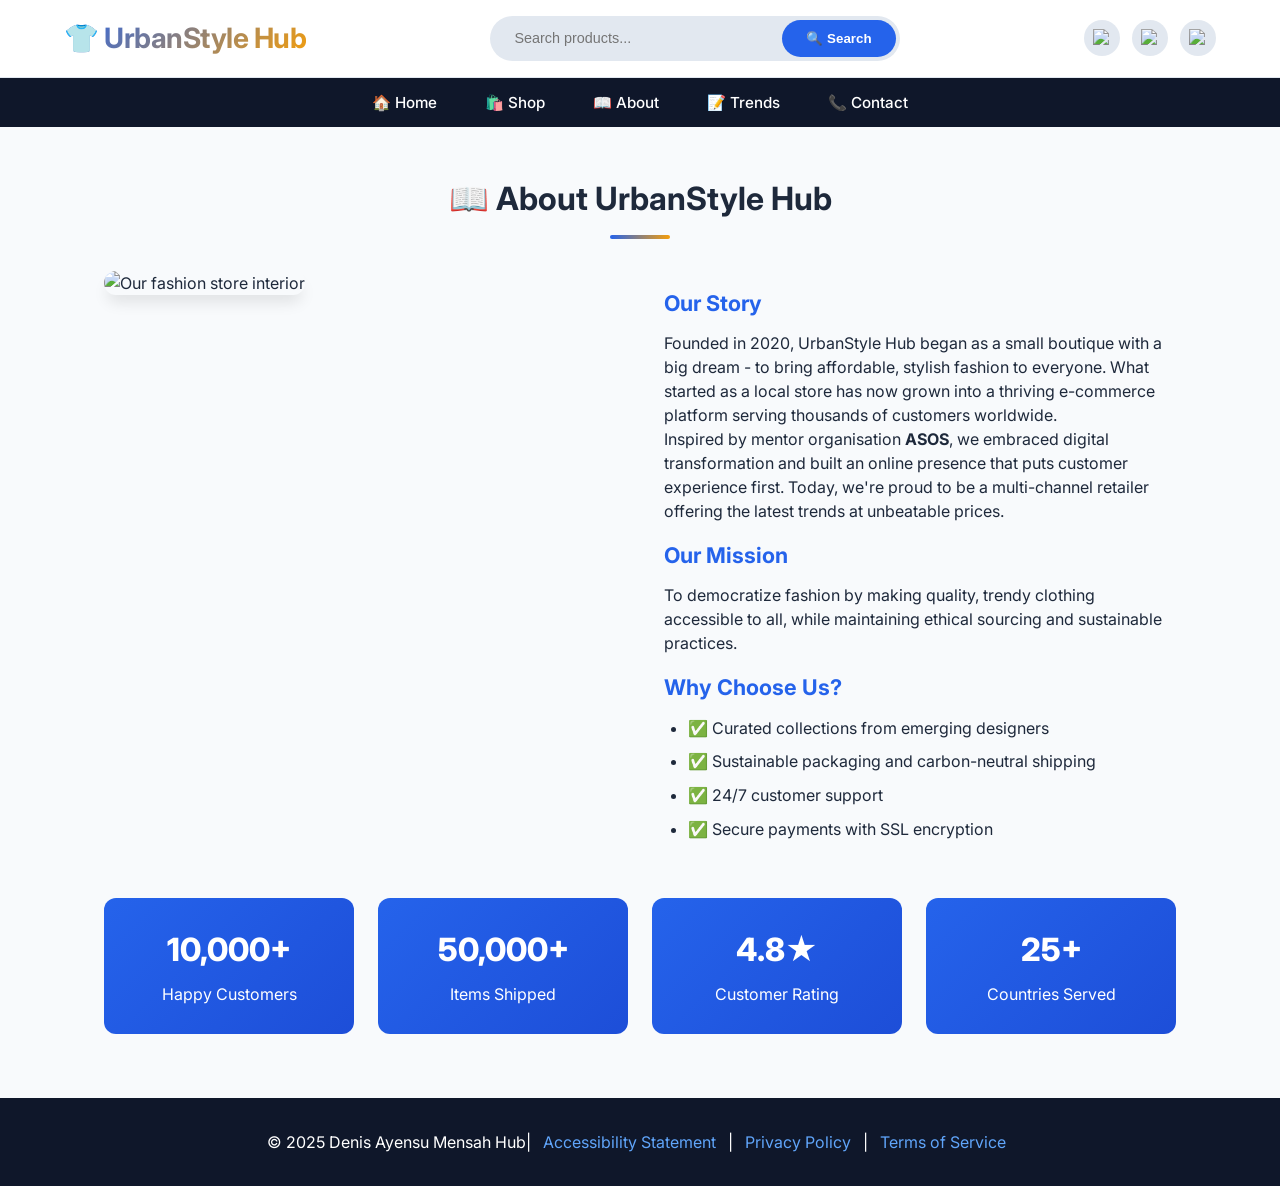
==== about.html @ 50a87a60 "adding new codes" ====
<!DOCTYPE html>
<html lang="en">
<head>
    <meta charset="UTF-8">
    <meta name="viewport" content="width=device-width, initial-scale=1.0, user-scalable=yes">
    <title>UrbanStyle Hub - About Us</title>
    <link rel="stylesheet" href="style.css">
</head>
<body>
    <header>
        <div class="top-bar">
            <div class="logo">
                <h1>UrbanStyle Hub</h1>
            </div>
            <div class="search-bar">
                <input type="text" id="searchInput" placeholder="Search products..." aria-label="Search website">
                <button onclick="pageSearch()" aria-label="Search button">🔍 Search</button>
            </div>
            <div class="social-icons">
                <a href="https://facebook.com" target="_blank"><img src="https://img.icons8.com/fluent/24/facebook-new.png" alt="Facebook"></a>
                <a href="https://twitter.com" target="_blank"><img src="https://img.icons8.com/fluent/24/twitter.png" alt="Twitter"></a>
                <a href="https://instagram.com" target="_blank"><img src="https://img.icons8.com/fluent/24/instagram-new.png" alt="Instagram"></a>
            </div>
        </div>
        <nav>
            <ul class="nav-menu">
                <li><a href="index.html">🏠 Home</a></li>
                <li><a href="products.html">🛍️ Shop</a></li>
                <li><a href="about.html">📖 About</a></li>
                <li><a href="blog.html">📝 Trends</a></li>
                <li><a href="contact.html">📞 Contact</a></li>
            </ul>
        </nav>
    </header>

    <main class="about-page">
        <h2 class="section-title">📖 About UrbanStyle Hub</h2>
        
        <div class="about-content">
            <div class="about-image">
                <img src="https://images.unsplash.com/photo-1441986300917-64674bd600d8?w=600&h=400&fit=crop" alt="Our fashion store interior">
            </div>
            <div class="about-text">
                <h3>Our Story</h3>
                <p>Founded in 2020, UrbanStyle Hub began as a small boutique with a big dream - to bring affordable, stylish fashion to everyone. What started as a local store has now grown into a thriving e-commerce platform serving thousands of customers worldwide.</p>
                <p>Inspired by mentor organisation <strong>ASOS</strong>, we embraced digital transformation and built an online presence that puts customer experience first. Today, we're proud to be a multi-channel retailer offering the latest trends at unbeatable prices.</p>
                
                <h3>Our Mission</h3>
                <p>To democratize fashion by making quality, trendy clothing accessible to all, while maintaining ethical sourcing and sustainable practices.</p>
                
                <h3>Why Choose Us?</h3>
                <ul>
                    <li>✅ Curated collections from emerging designers</li>
                    <li>✅ Sustainable packaging and carbon-neutral shipping</li>
                    <li>✅ 24/7 customer support</li>
                    <li>✅ Secure payments with SSL encryption</li>
                </ul>
            </div>
        </div>
        
        <div class="stats">
            <div class="stat-box">
                <h3>10,000+</h3>
                <p>Happy Customers</p>
            </div>
            <div class="stat-box">
                <h3>50,000+</h3>
                <p>Items Shipped</p>
            </div>
            <div class="stat-box">
                <h3>4.8★</h3>
                <p>Customer Rating</p>
            </div>
            <div class="stat-box">
                <h3>25+</h3>
                <p>Countries Served</p>
            </div>
        </div>
    </main>

    <footer>
        <p>© 2025 Denis Ayensu Mensah  Hub| <a href="#">Accessibility Statement</a> | <a href="#">Privacy Policy</a> | <a href="#">Terms of Service</a></p>
    </footer>

    <script>
        function pageSearch() {
            let input = document.getElementById('searchInput').value.toLowerCase();
            if (input.length < 2) {
                alert("Please enter at least 2 characters to search.");
                return;
            }
            let bodyText = document.body.innerText.toLowerCase();
            if (bodyText.indexOf(input) > -1) {
                alert("✅ '" + input + "' found on this page!");
            } else {
                alert("❌ '" + input + "' not found on this page.");
            }
        }
    </script>
</body>
</html>
---- style.css ----
/* ============================================
   URBANSTYLE HUB - MODERN E-COMMERCE CSS
   Clean, Professional, Responsive Design
   ============================================ */

/* Import Google Fonts for better typography */
@import url('https://fonts.googleapis.com/css2?family=Inter:ital,wght@0,300;0,400;0,500;0,600;0,700;1,400&display=swap');

/* CSS Variables for consistent theming */
:root {
    --primary: #2563eb;
    --primary-dark: #1d4ed8;
    --primary-light: #60a5fa;
    --secondary: #0f172a;
    --accent: #f59e0b;
    --dark: #1e293b;
    --light: #f8fafc;
    --gray: #64748b;
    --gray-light: #e2e8f0;
    --white: #ffffff;
    --shadow-sm: 0 1px 2px 0 rgb(0 0 0 / 0.05);
    --shadow: 0 4px 6px -1px rgb(0 0 0 / 0.1);
    --shadow-lg: 0 10px 15px -3px rgb(0 0 0 / 0.1);
    --shadow-xl: 0 20px 25px -5px rgb(0 0 0 / 0.1);
    --radius: 0.75rem;
    --radius-lg: 1rem;
}

* {
    margin: 0;
    padding: 0;
    box-sizing: border-box;
}

body {
    font-family: 'Inter', -apple-system, BlinkMacSystemFont, 'Segoe UI', sans-serif;
    background: var(--light);
    color: var(--dark);
    line-height: 1.5;
}

/* ============================================
   HEADER & NAVIGATION
   ============================================ */

/* Top Bar */
.top-bar {
    display: flex;
    justify-content: space-between;
    align-items: center;
    padding: 1rem 5%;
    background: var(--white);
    border-bottom: 1px solid var(--gray-light);
    flex-wrap: wrap;
    gap: 1rem;
}

.logo h1 {
    font-size: 1.75rem;
    font-weight: 700;
    background: linear-gradient(135deg, var(--primary), var(--accent));
    -webkit-background-clip: text;
    background-clip: text;
    color: transparent;
    letter-spacing: -0.5px;
}

.logo h1::before {
    content: "👕 ";
    background: none;
    -webkit-background-clip: unset;
    background-clip: unset;
    color: var(--primary);
}

/* Search Bar */
.search-bar {
    display: flex;
    gap: 0.5rem;
    background: var(--gray-light);
    padding: 0.25rem;
    border-radius: 2rem;
}

.search-bar input {
    padding: 0.65rem 1.25rem;
    border: none;
    background: transparent;
    border-radius: 2rem;
    width: 280px;
    font-size: 0.9rem;
    outline: none;
}

.search-bar input:focus {
    background: var(--white);
}

.search-bar button {
    background: var(--primary);
    border: none;
    padding: 0.65rem 1.5rem;
    border-radius: 2rem;
    cursor: pointer;
    color: var(--white);
    font-weight: 600;
    transition: all 0.3s ease;
}

.search-bar button:hover {
    background: var(--primary-dark);
    transform: scale(1.02);
}

/* Social Icons */
.social-icons {
    display: flex;
    gap: 0.75rem;
}

.social-icons a {
    display: flex;
    align-items: center;
    justify-content: center;
    width: 36px;
    height: 36px;
    background: var(--gray-light);
    border-radius: 50%;
    transition: all 0.3s ease;
}

.social-icons a:hover {
    background: var(--primary);
    transform: translateY(-3px);
}

.social-icons img {
    width: 18px;
    height: 18px;
}

/* Navigation Menu */
nav {
    background: var(--secondary);
    position: sticky;
    top: 0;
    z-index: 100;
}

.nav-menu {
    display: flex;
    list-style: none;
    justify-content: center;
    gap: 0.5rem;
    padding: 0.75rem 5%;
}

.nav-menu a {
    color: var(--white);
    text-decoration: none;
    font-weight: 500;
    padding: 0.6rem 1.25rem;
    border-radius: 2rem;
    transition: all 0.3s ease;
    font-size: 0.95rem;
}

.nav-menu a:hover {
    background: rgba(255, 255, 255, 0.1);
    color: var(--primary-light);
}

/* ============================================
   HERO SECTION WITH VIDEO
   ============================================ */

.hero-video {
    position: relative;
    height: 550px;
    overflow: hidden;
}

.hero-video video {
    width: 100%;
    height: 100%;
    object-fit: cover;
}

.hero-video::after {
    content: '';
    position: absolute;
    top: 0;
    left: 0;
    right: 0;
    bottom: 0;
    background: linear-gradient(135deg, rgba(0,0,0,0.5), rgba(0,0,0,0.2));
}

.hero-text {
    position: absolute;
    bottom: 20%;
    left: 8%;
    z-index: 2;
}

.hero-text h2 {
    font-size: 3rem;
    font-weight: 800;
    color: var(--white);
    margin-bottom: 0.5rem;
    text-shadow: 2px 2px 4px rgba(0,0,0,0.3);
}

.hero-text p {
    font-size: 1.2rem;
    color: var(--white);
    text-shadow: 1px 1px 2px rgba(0,0,0,0.3);
}

/* ============================================
   SECTION TITLES
   ============================================ */

.section-title {
    text-align: center;
    font-size: 2rem;
    font-weight: 700;
    margin: 3rem 0 2rem;
    position: relative;
}

.section-title::after {
    content: '';
    display: block;
    width: 60px;
    height: 4px;
    background: linear-gradient(90deg, var(--primary), var(--accent));
    margin: 0.75rem auto 0;
    border-radius: 2px;
}

/* ============================================
   PRODUCT CARDS (Beautiful & Modern)
   ============================================ */

.product-grid {
    display: flex;
    justify-content: center;
    gap: 1.75rem;
    flex-wrap: wrap;
    padding: 0 5%;
}

.product-card {
    background: var(--white);
    border-radius: var(--radius-lg);
    overflow: hidden;
    box-shadow: var(--shadow);
    transition: all 0.4s cubic-bezier(0.2, 0.9, 0.4, 1.1);
    text-align: center;
    width: 270px;
    position: relative;
    cursor: pointer;
}

.product-card:hover {
    transform: translateY(-12px);
    box-shadow: var(--shadow-xl);
}

.product-card img {
    width: 100%;
    height: 260px;
    object-fit: cover;
    transition: transform 0.5s ease;
}

.product-card:hover img {
    transform: scale(1.05);
}

.product-card h3 {
    margin: 1rem 0 0.5rem;
    font-size: 1.1rem;
    font-weight: 600;
    color: var(--dark);
}

.price {
    font-size: 1.25rem;
    font-weight: 700;
    color: var(--primary);
}

.old-price {
    text-decoration: line-through;
    font-size: 0.85rem;
    color: var(--gray);
    margin-left: 0.5rem;
    font-weight: normal;
}

.rating {
    font-size: 0.8rem;
    color: var(--accent);
    margin: 0.5rem 0;
}

.badge {
    position: absolute;
    top: 12px;
    right: 12px;
    background: linear-gradient(135deg, var(--accent), #f97316);
    color: var(--white);
    padding: 0.3rem 0.75rem;
    border-radius: 2rem;
    font-size: 0.7rem;
    font-weight: 700;
    z-index: 2;
}

.add-to-cart {
    background: var(--secondary);
    color: var(--white);
    border: none;
    padding: 0.75rem 1rem;
    margin: 0.75rem 1rem 1rem;
    border-radius: 2rem;
    cursor: pointer;
    font-weight: 600;
    transition: all 0.3s ease;
    width: calc(100% - 2rem);
}

.add-to-cart:hover {
    background: var(--primary);
    transform: scale(0.98);
}

/* ============================================
   SOCIAL MEDIA NEWSFEED
   ============================================ */

.newsfeed {
    background: var(--white);
    margin: 3rem 5%;
    padding: 1.5rem;
    border-radius: var(--radius-lg);
    box-shadow: var(--shadow);
    border: 1px solid var(--gray-light);
}

.newsfeed h3 {
    font-size: 1.25rem;
    margin-bottom: 1rem;
    display: flex;
    align-items: center;
    gap: 0.5rem;
}

.newsfeed h3::before {
    content: "📱";
}

.fake-feed {
    display: flex;
    flex-direction: column;
    gap: 1rem;
}

.feed-post {
    padding: 1rem;
    background: var(--light);
    border-radius: var(--radius);
    border-left: 4px solid var(--primary);
    transition: all 0.3s ease;
}

.feed-post:hover {
    background: #f1f5f9;
    transform: translateX(5px);
}

.feed-post strong {
    color: var(--primary);
}

.feed-post small {
    color: var(--gray);
    font-size: 0.7rem;
    display: block;
    margin-top: 0.5rem;
}

/* ============================================
   FEATURES SECTION
   ============================================ */

.features {
    display: flex;
    justify-content: center;
    gap: 1.5rem;
    flex-wrap: wrap;
    margin: 3rem 5%;
}

.feature-box {
    background: var(--white);
    padding: 1.75rem;
    border-radius: var(--radius);
    text-align: center;
    flex: 1;
    min-width: 180px;
    box-shadow: var(--shadow);
    transition: all 0.3s ease;
    border: 1px solid var(--gray-light);
}

.feature-box:hover {
    transform: translateY(-5px);
    box-shadow: var(--shadow-lg);
    border-color: var(--primary-light);
}

.feature-box h3 {
    color: var(--primary);
    margin-bottom: 0.5rem;
    font-size: 1.1rem;
}

/* ============================================
   ABOUT PAGE STYLES
   ============================================ */

.about-page {
    max-width: 1200px;
    margin: 0 auto;
    padding: 0 5%;
}

.about-content {
    display: flex;
    gap: 3rem;
    margin: 2rem 0;
    flex-wrap: wrap;
}

.about-image {
    flex: 1;
    min-width: 280px;
}

.about-image img {
    width: 100%;
    border-radius: var(--radius-lg);
    box-shadow: var(--shadow-lg);
}

.about-text {
    flex: 1;
}

.about-text h3 {
    color: var(--primary);
    margin: 1rem 0 0.75rem;
    font-size: 1.35rem;
}

.about-text ul {
    margin-left: 1.5rem;
    margin-top: 0.75rem;
}

.about-text li {
    margin: 0.6rem 0;
}

/* Stats */
.stats {
    display: flex;
    justify-content: space-between;
    gap: 1.5rem;
    flex-wrap: wrap;
    margin: 3rem 0;
}

.stat-box {
    background: linear-gradient(135deg, var(--primary), var(--primary-dark));
    color: var(--white);
    padding: 1.75rem;
    border-radius: var(--radius);
    text-align: center;
    flex: 1;
    min-width: 140px;
    transition: transform 0.3s ease;
}

.stat-box:hover {
    transform: translateY(-5px);
}

.stat-box h3 {
    font-size: 2rem;
    margin-bottom: 0.5rem;
    font-weight: 800;
}

/* ============================================
   BLOG PAGE STYLES
   ============================================ */

.blog-page {
    max-width: 1200px;
    margin: 0 auto;
    padding: 0 5%;
}

.blog-grid {
    display: grid;
    grid-template-columns: repeat(auto-fit, minmax(340px, 1fr));
    gap: 2rem;
    margin: 2rem 0;
}

.blog-card {
    background: var(--white);
    border-radius: var(--radius-lg);
    overflow: hidden;
    box-shadow: var(--shadow);
    transition: all 0.4s ease;
}

.blog-card:hover {
    transform: translateY(-8px);
    box-shadow: var(--shadow-xl);
}

.blog-card img {
    width: 100%;
    height: 220px;
    object-fit: cover;
}

.blog-content {
    padding: 1.5rem;
}

.blog-content h3 {
    font-size: 1.2rem;
    margin-bottom: 0.5rem;
    color: var(--dark);
}

.blog-date {
    color: var(--gray);
    font-size: 0.8rem;
    margin-bottom: 0.75rem;
}

.read-more {
    display: inline-block;
    margin-top: 1rem;
    color: var(--primary);
    text-decoration: none;
    font-weight: 600;
}

.read-more:hover {
    text-decoration: underline;
}

/* Newsletter */
.newsletter {
    background: linear-gradient(135deg, var(--secondary), #1e293b);
    color: var(--white);
    padding: 2.5rem;
    border-radius: var(--radius-lg);
    text-align: center;
    margin: 3rem 0;
}

.newsletter h3 {
    font-size: 1.5rem;
    margin-bottom: 0.5rem;
}

.newsletter-form {
    display: flex;
    justify-content: center;
    gap: 1rem;
    margin-top: 1.5rem;
    flex-wrap: wrap;
}

.newsletter-form input {
    padding: 0.85rem 1.25rem;
    border: none;
    border-radius: 2rem;
    width: 280px;
    font-size: 1rem;
}

.newsletter-form button {
    background: var(--primary);
    border: none;
    padding: 0.85rem 1.75rem;
    border-radius: 2rem;
    color: var(--white);
    font-weight: 600;
    cursor: pointer;
    transition: all 0.3s ease;
}

.newsletter-form button:hover {
    background: var(--primary-dark);
    transform: scale(1.02);
}

/* ============================================
   CONTACT PAGE STYLES
   ============================================ */

.contact-page {
    max-width: 1200px;
    margin: 0 auto;
    padding: 0 5%;
}

.contact-container {
    display: flex;
    gap: 3rem;
    margin: 2rem 0;
    flex-wrap: wrap;
}

.contact-info,
.contact-form {
    flex: 1;
    background: var(--white);
    padding: 2rem;
    border-radius: var(--radius-lg);
    box-shadow: var(--shadow);
    border: 1px solid var(--gray-light);
}

.contact-info h3,
.contact-form h3 {
    color: var(--primary);
    margin-bottom: 1.25rem;
    font-size: 1.3rem;
}

.info-item {
    display: flex;
    align-items: center;
    gap: 1rem;
    margin: 1.25rem 0;
    padding: 0.5rem;
}

.info-item span {
    font-size: 1.5rem;
}

.social-links {
    margin-top: 1.5rem;
    display: flex;
    flex-wrap: wrap;
    gap: 0.75rem;
}

.social-link {
    padding: 0.5rem 1.25rem;
    background: var(--gray-light);
    border-radius: 2rem;
    text-decoration: none;
    color: var(--dark);
    font-weight: 500;
    transition: all 0.3s ease;
}

.social-link:hover {
    background: var(--primary);
    color: var(--white);
}

.contact-form input,
.contact-form textarea {
    width: 100%;
    padding: 0.85rem;
    margin: 0.6rem 0;
    border: 1px solid var(--gray-light);
    border-radius: var(--radius);
    font-family: inherit;
    transition: all 0.3s ease;
}

.contact-form input:focus,
.contact-form textarea:focus {
    outline: none;
    border-color: var(--primary);
    box-shadow: 0 0 0 3px rgba(37, 99, 235, 0.1);
}

.submit-btn {
    background: var(--primary);
    color: var(--white);
    border: none;
    padding: 0.85rem;
    border-radius: 2rem;
    cursor: pointer;
    font-weight: 600;
    width: 100%;
    margin-top: 1rem;
    transition: all 0.3s ease;
}

.submit-btn:hover {
    background: var(--primary-dark);
    transform: translateY(-2px);
}

/* Map */
.map {
    margin: 2rem 0;
    background: var(--white);
    padding: 2rem;
    border-radius: var(--radius-lg);
    box-shadow: var(--shadow);
}

.map h3 {
    color: var(--primary);
    margin-bottom: 1rem;
}

.fake-map {
    background: var(--gray-light);
    height: 220px;
    display: flex;
    align-items: center;
    justify-content: center;
    border-radius: var(--radius);
    color: var(--gray);
    font-size: 1.1rem;
}

/* ============================================
   CATEGORY FILTERS
   ============================================ */

.category-filter {
    display: flex;
    justify-content: center;
    gap: 0.75rem;
    flex-wrap: wrap;
    margin: 1.5rem 5% 2rem;
}

.filter-btn {
    background: var(--white);
    border: 2px solid var(--gray-light);
    padding: 0.6rem 1.3rem;
    border-radius: 2rem;
    cursor: pointer;
    font-weight: 600;
    transition: all 0.3s ease;
    color: var(--dark);
}

.filter-btn.active,
.filter-btn:hover {
    background: var(--primary);
    border-color: var(--primary);
    color: var(--white);
}

/* ============================================
   FOOTER
   ============================================ */

footer {
    text-align: center;
    background: var(--secondary);
    color: var(--white);
    padding: 2rem;
    margin-top: 4rem;
}

footer a {
    color: var(--primary-light);
    text-decoration: none;
    margin: 0 0.5rem;
    transition: color 0.3s ease;
}

footer a:hover {
    color: var(--white);
    text-decoration: underline;
}

/* ============================================
   ACCESSIBILITY FEATURES
   ============================================ */

/* Feature 1: Visible focus for keyboard navigation */
a:focus,
button:focus,
.product-card:focus,
input:focus,
textarea:focus,
.filter-btn:focus {
    outline: 3px solid var(--primary);
    outline-offset: 3px;
}

/* Feature 2: High contrast mode support */
@media (prefers-contrast: high) {
    body {
        background: white;
        color: black;
    }
    .product-card,
    .feature-box,
    .newsfeed {
        border: 2px solid black;
    }
}

/* Skip to content link */
.skip-link {
    position: absolute;
    top: -40px;
    left: 0;
    background: var(--primary);
    color: white;
    padding: 8px 16px;
    text-decoration: none;
    z-index: 999;
}

.skip-link:focus {
    top: 0;
}

/* ============================================
   RESPONSIVE DESIGN - MEDIA QUERIES
   ============================================ */

/* Tablet and Mobile - Vertical Navigation */
@media (max-width: 768px) {
    .top-bar {
        flex-direction: column;
        text-align: center;
    }
    
    .search-bar {
        width: 100%;
        justify-content: center;
    }
    
    .search-bar input {
        width: 60%;
    }
    
    /* VERTICAL NAVIGATION on mobile */
    .nav-menu {
        flex-direction: column;
        align-items: stretch;
        gap: 0.25rem;
        padding: 0.5rem;
    }
    
    .nav-menu li {
        width: 100%;
        text-align: center;
    }
    
    .nav-menu a {
        display: block;
        padding: 0.75rem;
        border-radius: 0.5rem;
    }
    
    .hero-video {
        height: 350px;
    }
    
    .hero-text {
        bottom: 10%;
        left: 5%;
        right: 5%;
    }
    
    .hero-text h2 {
        font-size: 1.5rem;
    }
    
    .hero-text p {
        font-size: 0.9rem;
    }
    
    .section-title {
        font-size: 1.5rem;
    }
    
    .product-grid {
        flex-direction: column;
        align-items: center;
    }
    
    .product-card {
        width: 90%;
        max-width: 320px;
    }
    
    .features {
        flex-direction: column;
        align-items: center;
    }
    
    .feature-box {
        width: 90%;
    }
    
    .about-content {
        flex-direction: column;
    }
    
    .stats {
        flex-direction: column;
        align-items: center;
    }
    
    .stat-box {
        width: 90%;
    }
    
    .blog-grid {
        grid-template-columns: 1fr;
    }
    
    .contact-container {
        flex-direction: column;
    }
}

/* Tablets Landscape */
@media (min-width: 769px) and (max-width: 1024px) {
    .product-grid {
        gap: 1.25rem;
    }
    
    .product-card {
        width: 230px;
    }
    
    .hero-text h2 {
        font-size: 2rem;
    }
}

/* Desktop Large - Ensures no horizontal scroll at 1024x768 */
@media (min-width: 1024px) and (max-height: 800px) {
    body {
        overflow-x: hidden;
    }
    
    .hero-video {
        height: 450px;
    }
}

/* Print Styles */
@media print {
    .hero-video,
    .search-bar,
    .social-icons,
    .add-to-cart,
    .newsletter,
    .map,
    .category-filter {
        display: none;
    }
    
    body {
        background: white;
        color: black;
    }
    
    a {
        text-decoration: none;
        color: black;
    }
    
    .product-card,
    .feature-box {
        box-shadow: none;
        border: 1px solid #ccc;
    }
}
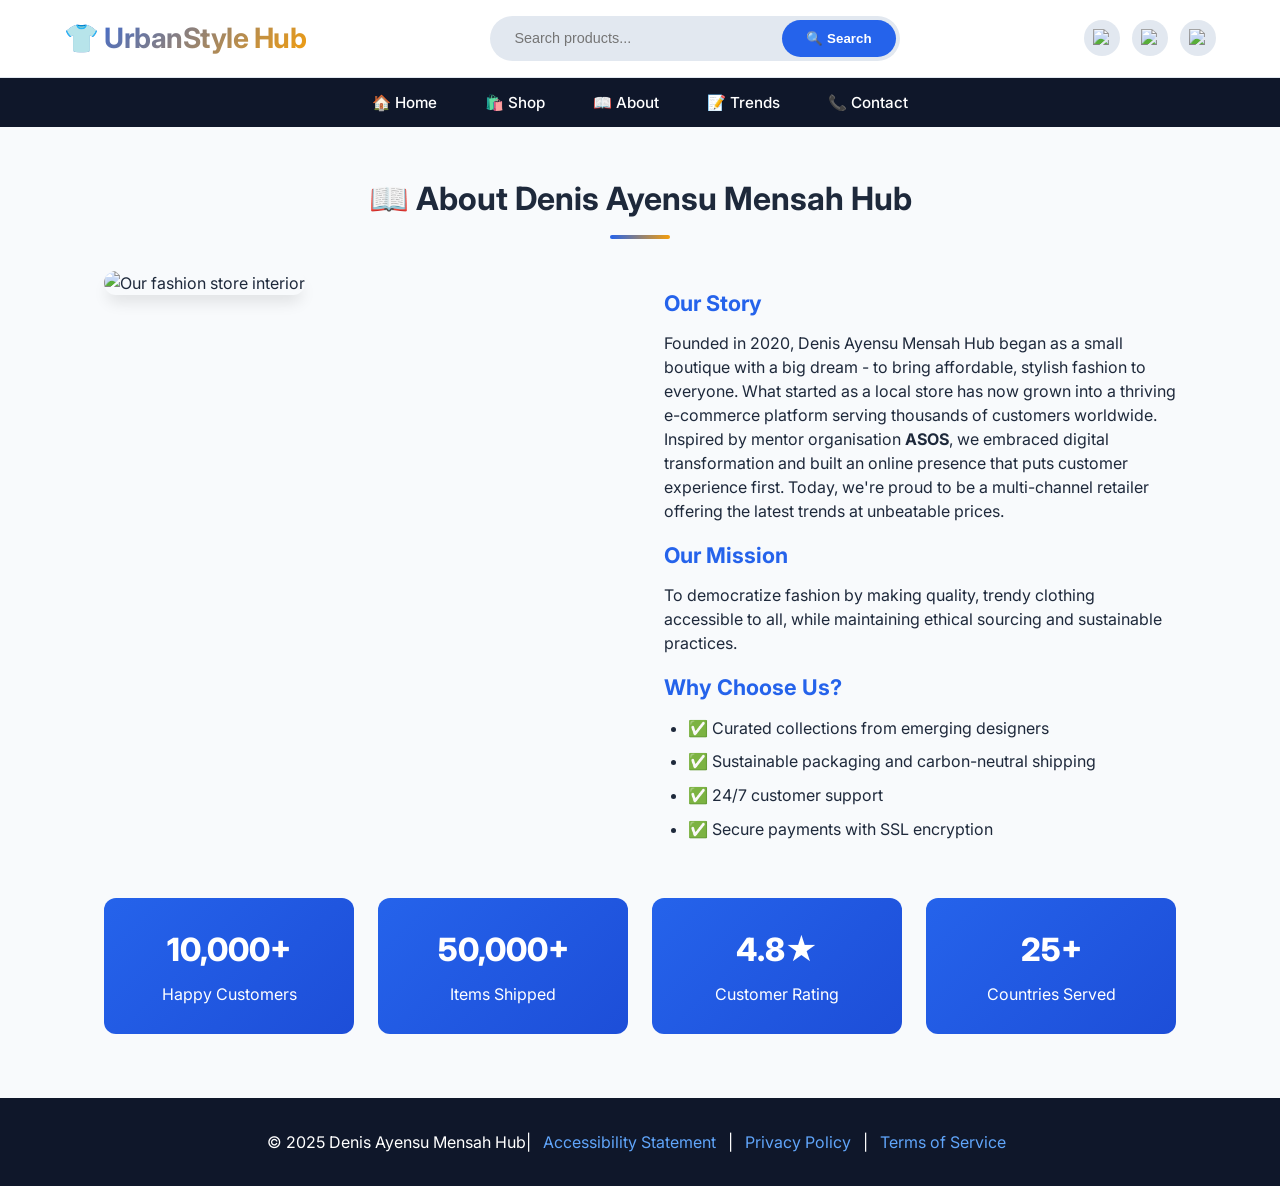
==== commit 5fe1e8b5: "adding new codes" ====
--- a/about.html
+++ b/about.html
@@ -34,7 +34,7 @@
     </header>
 
     <main class="about-page">
-        <h2 class="section-title">📖 About UrbanStyle Hub</h2>
+        <h2 class="section-title">📖 About Denis Ayensu Mensah  Hub</h2>
         
         <div class="about-content">
             <div class="about-image">
@@ -42,7 +42,7 @@
             </div>
             <div class="about-text">
                 <h3>Our Story</h3>
-                <p>Founded in 2020, UrbanStyle Hub began as a small boutique with a big dream - to bring affordable, stylish fashion to everyone. What started as a local store has now grown into a thriving e-commerce platform serving thousands of customers worldwide.</p>
+                <p>Founded in 2020, Denis Ayensu Mensah  Hub began as a small boutique with a big dream - to bring affordable, stylish fashion to everyone. What started as a local store has now grown into a thriving e-commerce platform serving thousands of customers worldwide.</p>
                 <p>Inspired by mentor organisation <strong>ASOS</strong>, we embraced digital transformation and built an online presence that puts customer experience first. Today, we're proud to be a multi-channel retailer offering the latest trends at unbeatable prices.</p>
                 
                 <h3>Our Mission</h3>
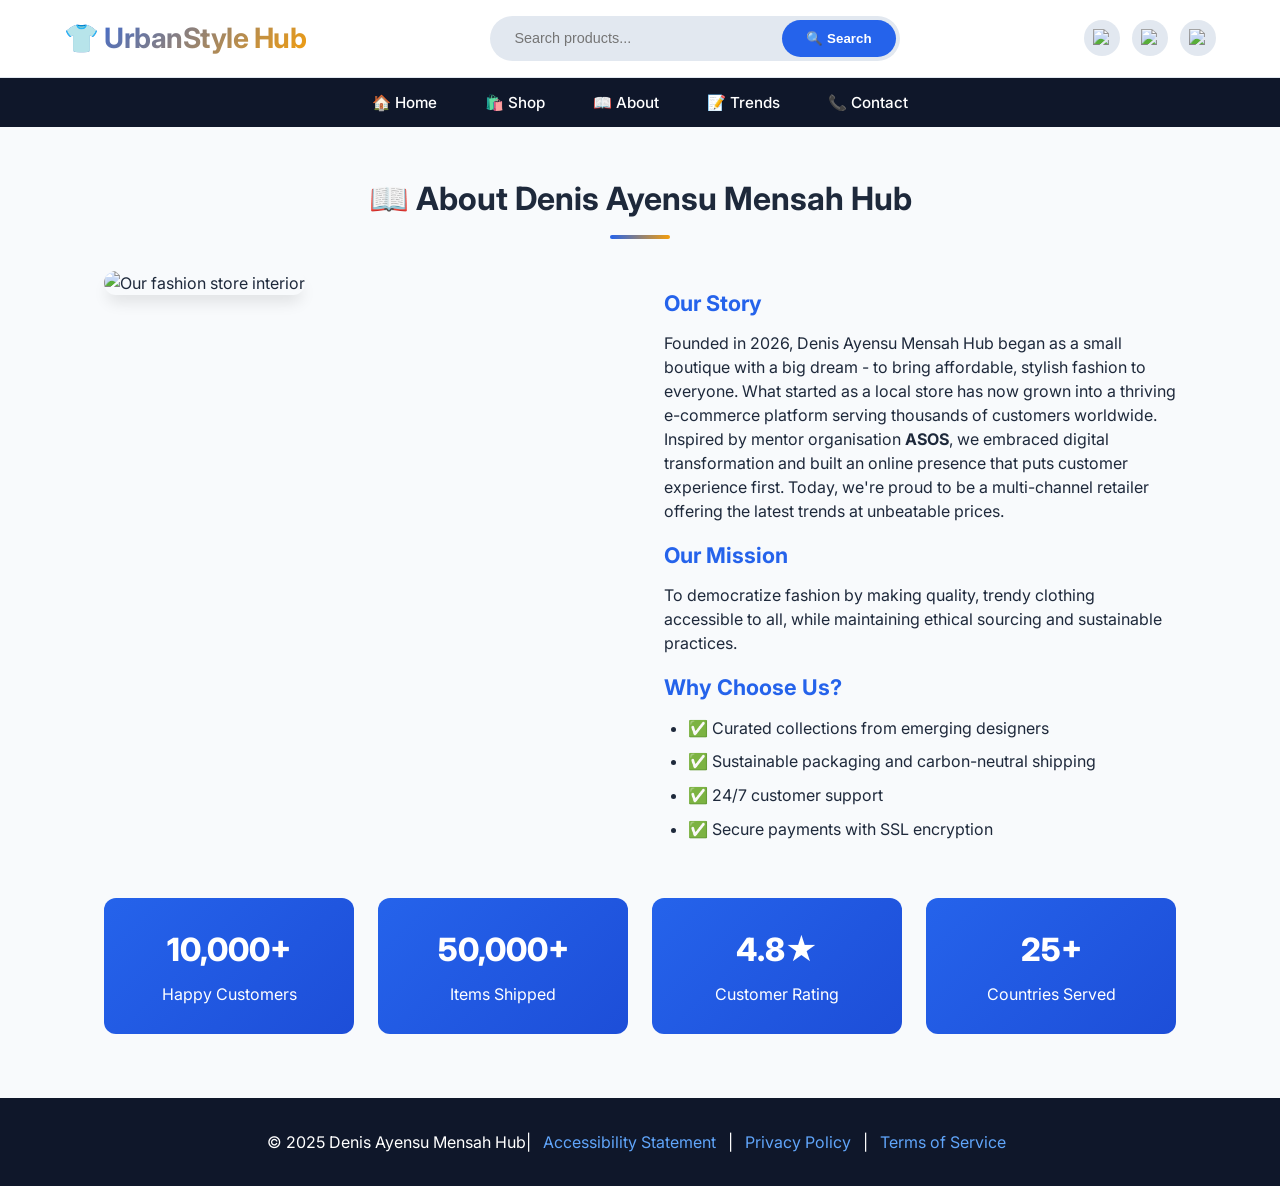
==== commit 1b605316: "adding new codes" ====
--- a/about.html
+++ b/about.html
@@ -42,7 +42,7 @@
             </div>
             <div class="about-text">
                 <h3>Our Story</h3>
-                <p>Founded in 2020, Denis Ayensu Mensah  Hub began as a small boutique with a big dream - to bring affordable, stylish fashion to everyone. What started as a local store has now grown into a thriving e-commerce platform serving thousands of customers worldwide.</p>
+                <p>Founded in 2026, Denis Ayensu Mensah  Hub began as a small boutique with a big dream - to bring affordable, stylish fashion to everyone. What started as a local store has now grown into a thriving e-commerce platform serving thousands of customers worldwide.</p>
                 <p>Inspired by mentor organisation <strong>ASOS</strong>, we embraced digital transformation and built an online presence that puts customer experience first. Today, we're proud to be a multi-channel retailer offering the latest trends at unbeatable prices.</p>
                 
                 <h3>Our Mission</h3>
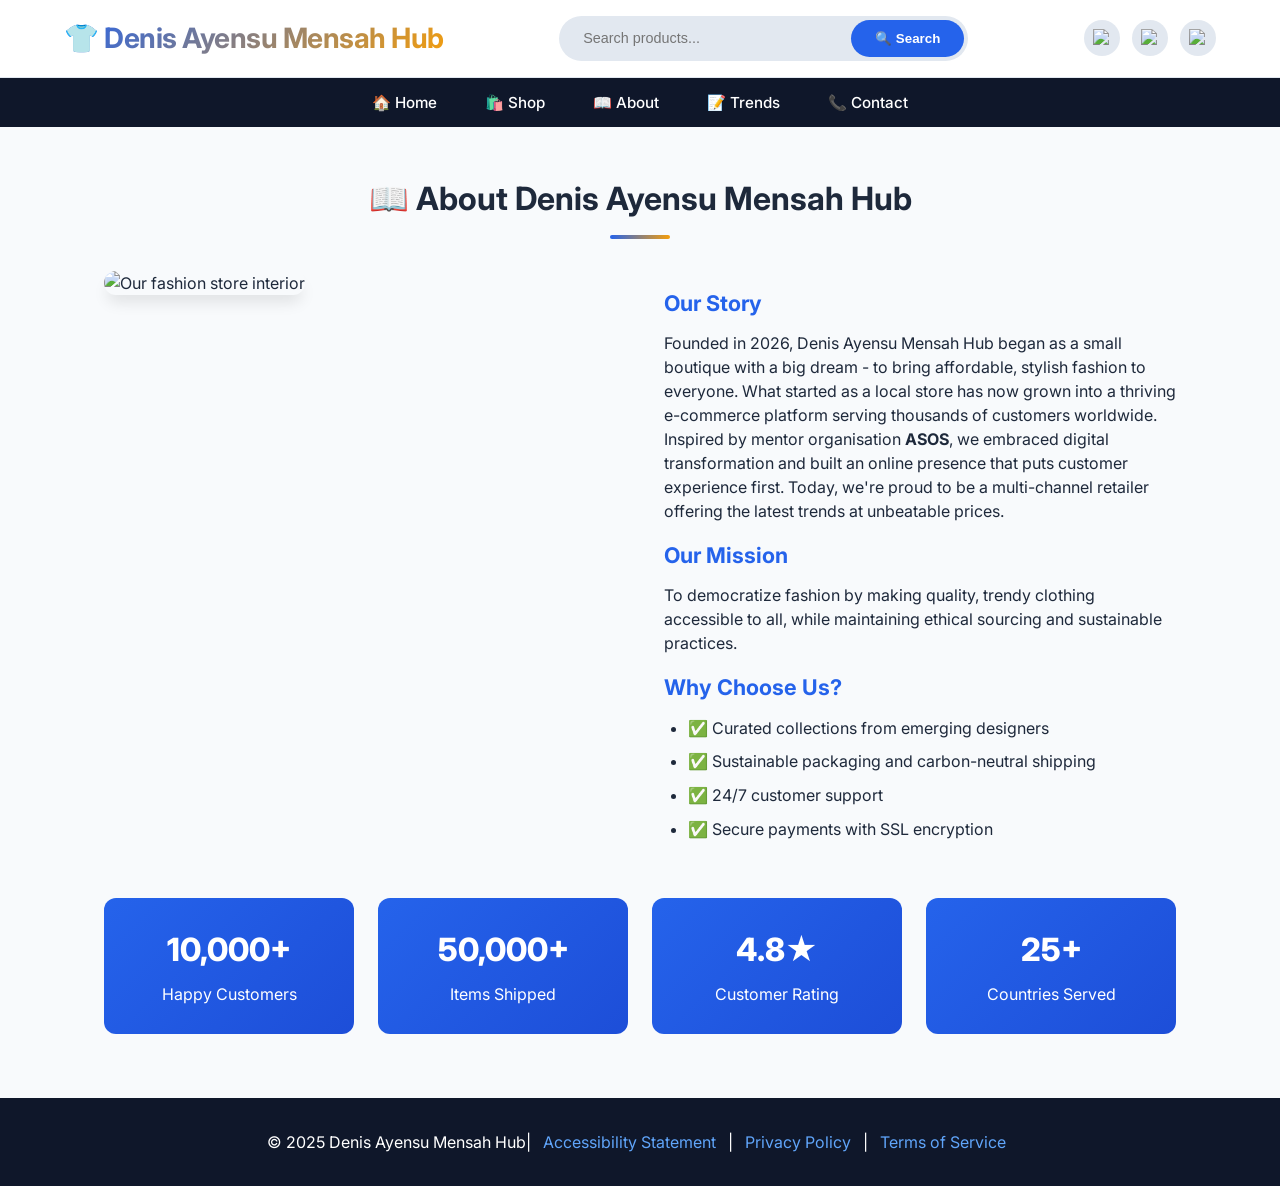
==== commit df4e2022: "adding new codes" ====
--- a/about.html
+++ b/about.html
@@ -3,14 +3,14 @@
 <head>
     <meta charset="UTF-8">
     <meta name="viewport" content="width=device-width, initial-scale=1.0, user-scalable=yes">
-    <title>UrbanStyle Hub - About Us</title>
+    <title>Denis Ayensu Mensah  Hub  - About Us</title>
     <link rel="stylesheet" href="style.css">
 </head>
 <body>
     <header>
         <div class="top-bar">
             <div class="logo">
-                <h1>UrbanStyle Hub</h1>
+                <h1>Denis Ayensu Mensah  Hub</h1>
             </div>
             <div class="search-bar">
                 <input type="text" id="searchInput" placeholder="Search products..." aria-label="Search website">
